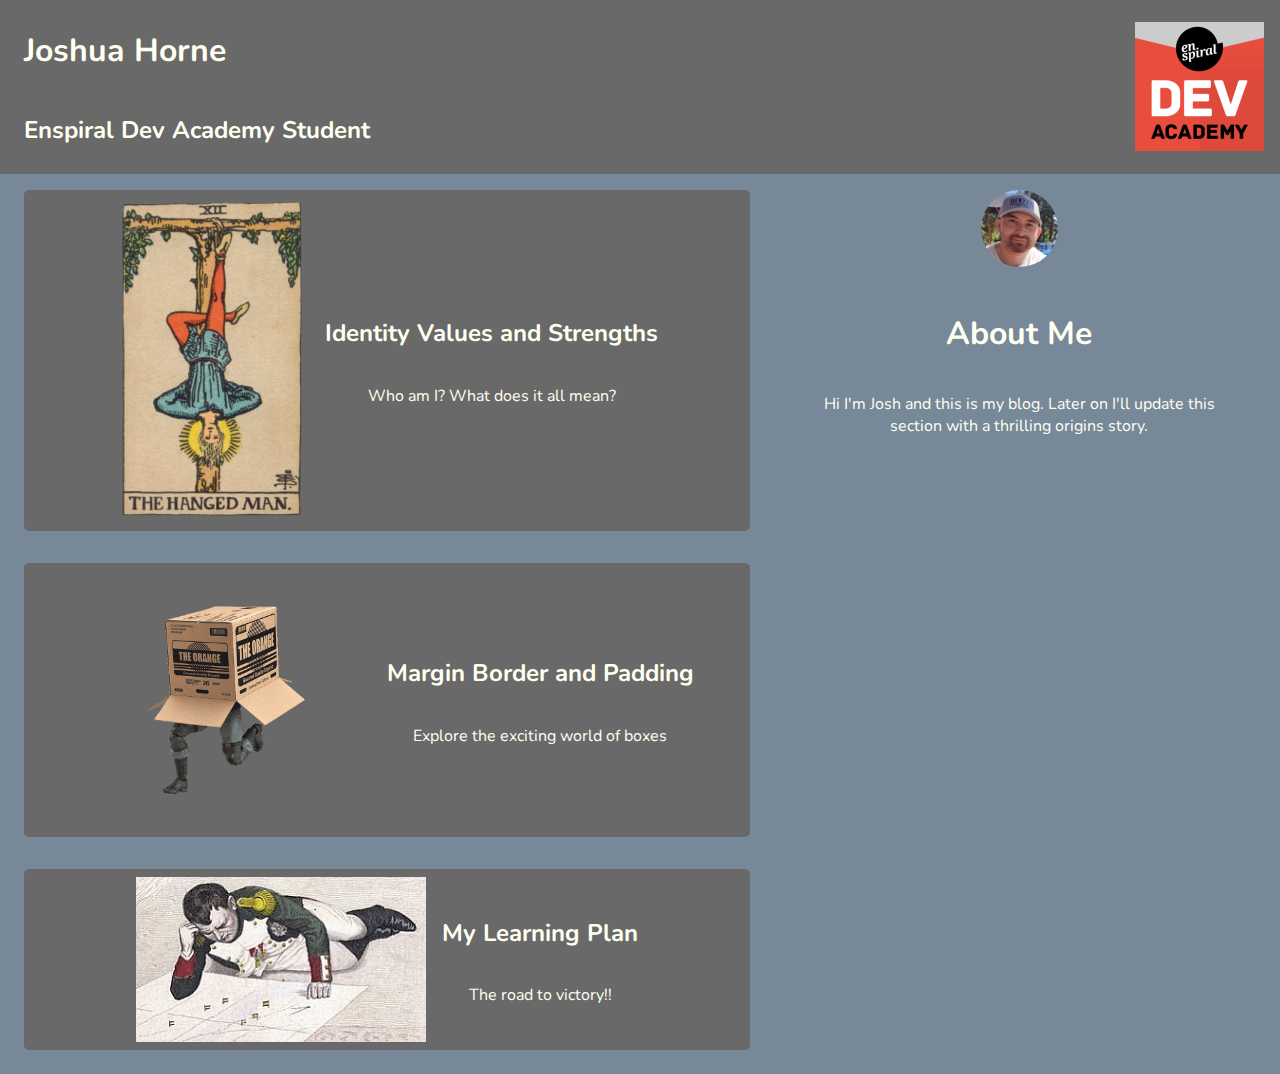
==== index.html @ 8581891e "Add 2 core blog posts and CSS changes" ====
<!DOCTYPE html>
<html lang="eng">
  <head>
    <meta charset="UTF-8">
    <meta name="viewport" content="width=device-width, initial-scale=1.0">
    <meta http-equiv="X-UA-Compatible" content="ie=edge">
    <link rel="stylesheet" href="styles/main.css" type="text/css">
    <link rel="preconnect" href="https://fonts.googleapis.com">
    <link rel="preconnect" href="https://fonts.gstatic.com" crossorigin>
    <link href="https://fonts.googleapis.com/css2?family=Nunito&display=swap" rel="stylesheet">
    <title>Joshua Horne - My Blog</title>
  </head>

  <header>
      <div class="header-text">
        <h1>Joshua Horne</h1>
        <h2>Enspiral Dev Academy Student</h2>
      </div>
      <img src="images/EDA.png" alt="EDA Logo" class="eda-logo">
  </header>

  <body>
    <div class="page-body">
      <div class="about-body">
        <img src="images/Joshua.png" alt="Picture of Joshua Horne" class="profile-pic">
        <div class="about-article">
          <h1>About Me</h1>
          <p>Hi I'm Josh and this is my blog. Later on I'll update this section with a thrilling origins story.</p>
        </div>
      </div>

      <div class="prev-body">

        <div class="prev-box">
          <img src="images/HangedMan.PNG" alt="Thumbnail of the Hanged Man Tarot" class="prev-pic">
          <div class="prev-article">
            <a href="blog/identity-and-values.html">
              <h2>Identity Values and Strengths</h2>
            </a>
            <p>Who am I? What does it all mean?</p>
          </div>
        </div>

        <div class="prev-box">
          <img src="images/Box-Metal-Gear.png" alt="Thumnbail of the Box" class="prev-pic">
          <div class="prev-article">
            <a href="blog/html-css.html">
              <h2>Margin Border and Padding</h2>
            </a>
            <p>Explore the exciting world of boxes</p>
          </div>
        </div>

        <div class="prev-box">
          <img src="images/napoleon.jpg" alt="Thumnbail of the Napoleon" class="prev-pic">
          <div class="prev-article">
            <a href="blog/html-css.html">
              <h2>My Learning Plan</h2>
            </a>
            <p>The road to victory!!</p>
          </div>
        </div>

      </div>
    </div>
  </body>
</html>
---- styles/main.css ----
header {
    display: flex;
    flex-flow: row nowrap;
    justify-content: space-between;
    background-color: dimgray;
    margin: -0.5em;
}
.header-text {
    margin-left: 1em;
    padding: 0.5em;
    display: flex;
    flex-flow: column nowrap;
    align-content: flex-end;
}
.eda-logo {
    margin-right: 1em;
    display: inline-flex;
    align-self: center;
    max-width: 100%;
    height: auto;
}
body {
    background-color: lightslategray;
    font-family: 'Nunito';
    color: ivory;
}
a:link {
    color: ivory;
    text-decoration: none;
}
a:hover {
    text-decoration: underline;
}
a:after {
    color: ivory;
}
.page-body {
    margin-top: 0.5em;
    display: flex;
    flex-flow: row-reverse;
    justify-content: space-evenly;
}
.profile-pic {
    margin: 1em;
    border-radius: 50%;
    float:right ;
    width: min-content;
    height: auto;
}
.about-body {
    max-width: 40%;
    height: auto;
    display: flex;
    flex-flow: column nowrap;
    align-items: center;
}
.prev-body {
    max-width: 60%;
    height: auto;
    display: flex;
    flex-flow: column nowrap;
}
.about-article {
    max-width: 80%;
    height: auto;
    padding: 0.5em;
    display: flex;
    flex-flow: column;
    justify-content: center;
    text-align: center;
}
.prev-box {
    background-color: dimgray;
    border-radius: 5px;
    display: flex;
    flex: row;
    margin: 1em;
    justify-content: center;
    align-content: flex-start;
    }
.prev-article {
    margin: 0.5em;
    display: flex;
    flex-direction: column;
    justify-content: center;
    text-align: center;
}
.prev-pic {
    margin: 0.5em;
    display: flex;
    max-width: 40%;
    height: auto;
}
.main-article {
    margin: 1em;
    display: block;
    text-align: center;
}
.main-pic {
    padding-top: 0.5em;
    max-width: 100%;
    height: auto;
}
.main-article-example {
    display: flex;
    flex-flow: column nowrap;
    justify-content: center;
    align-items: center;
}
ul {
    list-style: circle;
    color: cyan;
}
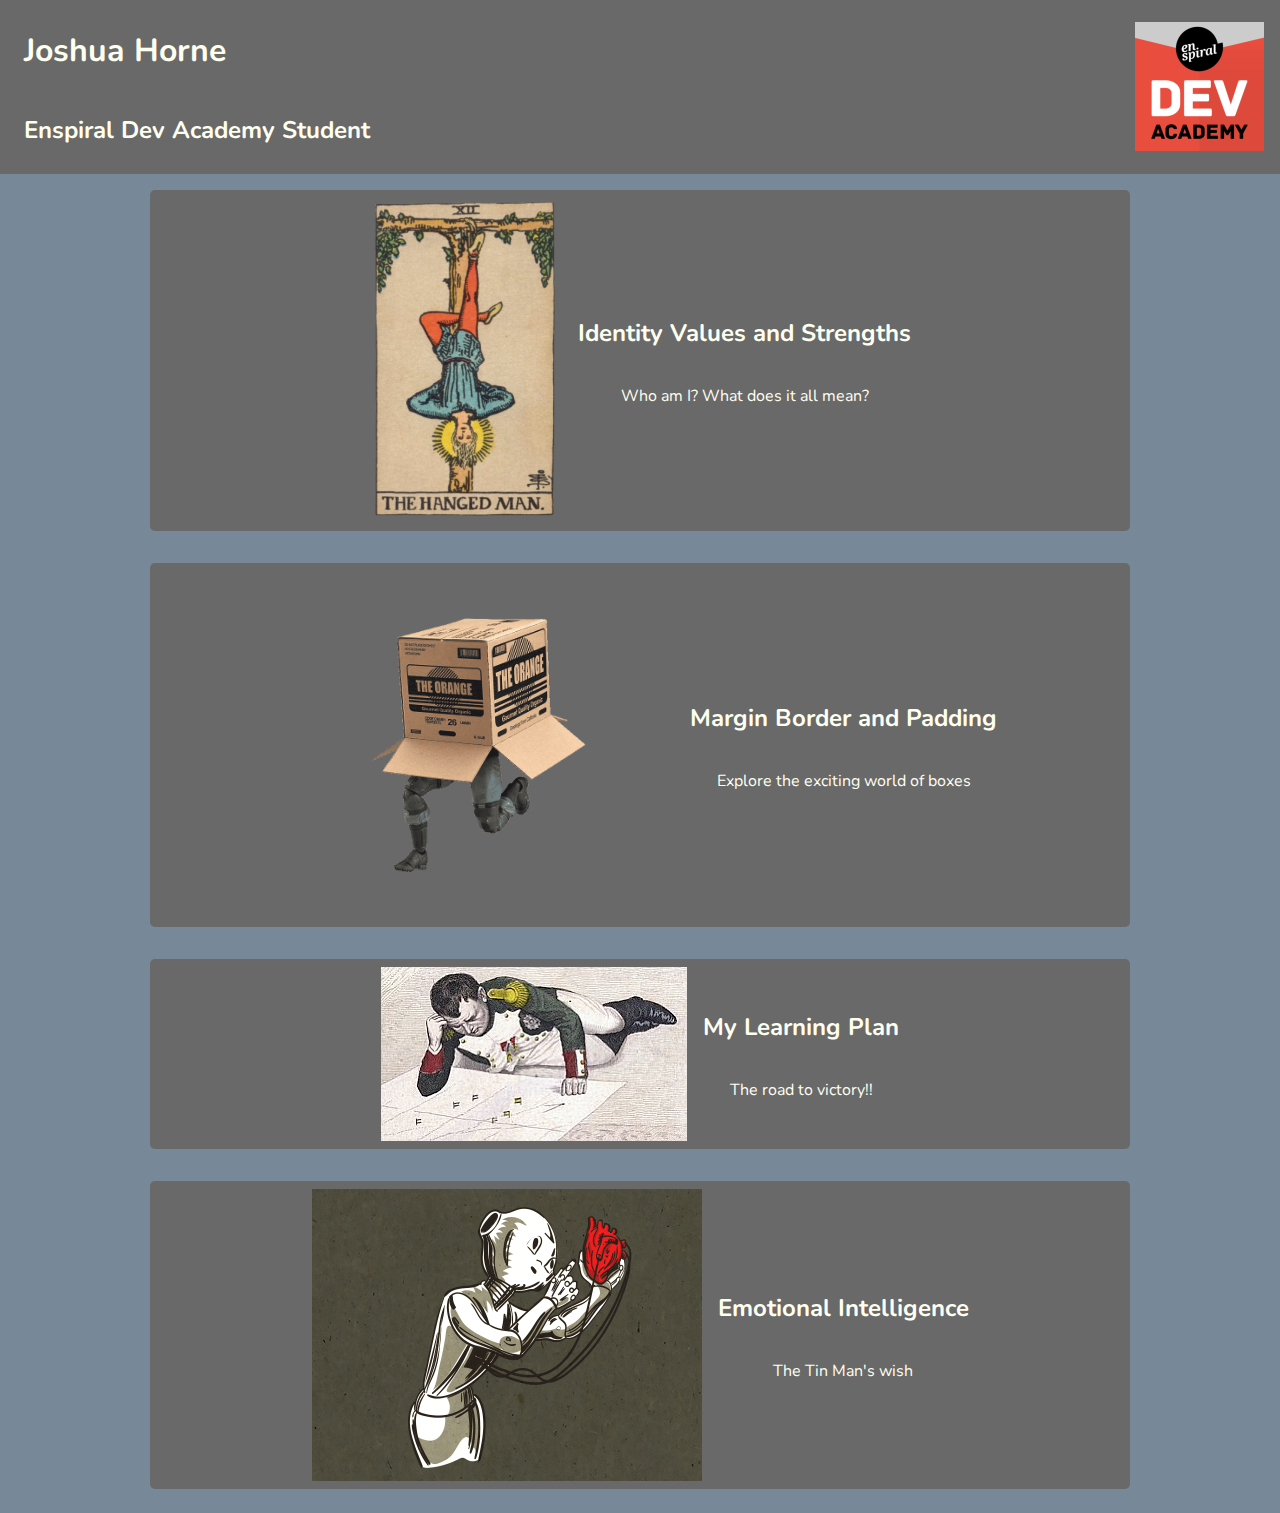
==== commit 65514f5f: "remove about me, add emotional intelligence" ====
--- a/index.html
+++ b/index.html
@@ -21,14 +21,6 @@
 
   <body>
     <div class="page-body">
-      <div class="about-body">
-        <img src="images/Joshua.png" alt="Picture of Joshua Horne" class="profile-pic">
-        <div class="about-article">
-          <h1>About Me</h1>
-          <p>Hi I'm Josh and this is my blog. Later on I'll update this section with a thrilling origins story.</p>
-        </div>
-      </div>
-
       <div class="prev-body">
 
         <div class="prev-box">
@@ -54,10 +46,20 @@
         <div class="prev-box">
           <img src="images/napoleon.jpg" alt="Thumnbail of the Napoleon" class="prev-pic">
           <div class="prev-article">
-            <a href="blog/html-css.html">
+            <a href="blog/learning-plan.html">
               <h2>My Learning Plan</h2>
             </a>
             <p>The road to victory!!</p>
+          </div>
+        </div>
+
+        <div class="prev-box">
+          <img src="images/empathy-bot.png" alt="Thumnbail of the Empathy Bot" class="prev-pic">
+          <div class="prev-article">
+            <a href="blog/emotional-intelligence.html">
+              <h2>Emotional Intelligence</h2>
+            </a>
+            <p>The Tin Man's wish</p>
           </div>
         </div>
 
--- a/styles/main.css
+++ b/styles/main.css
@@ -55,10 +55,12 @@
     align-items: center;
 }
 .prev-body {
-    max-width: 60%;
+    max-width: 80%;
     height: auto;
     display: flex;
     flex-flow: column nowrap;
+    justify-self: center;
+    align-self: center;
 }
 .about-article {
     max-width: 80%;
@@ -106,8 +108,4 @@
     flex-flow: column nowrap;
     justify-content: center;
     align-items: center;
-}
-ul {
-    list-style: circle;
-    color: cyan;
 }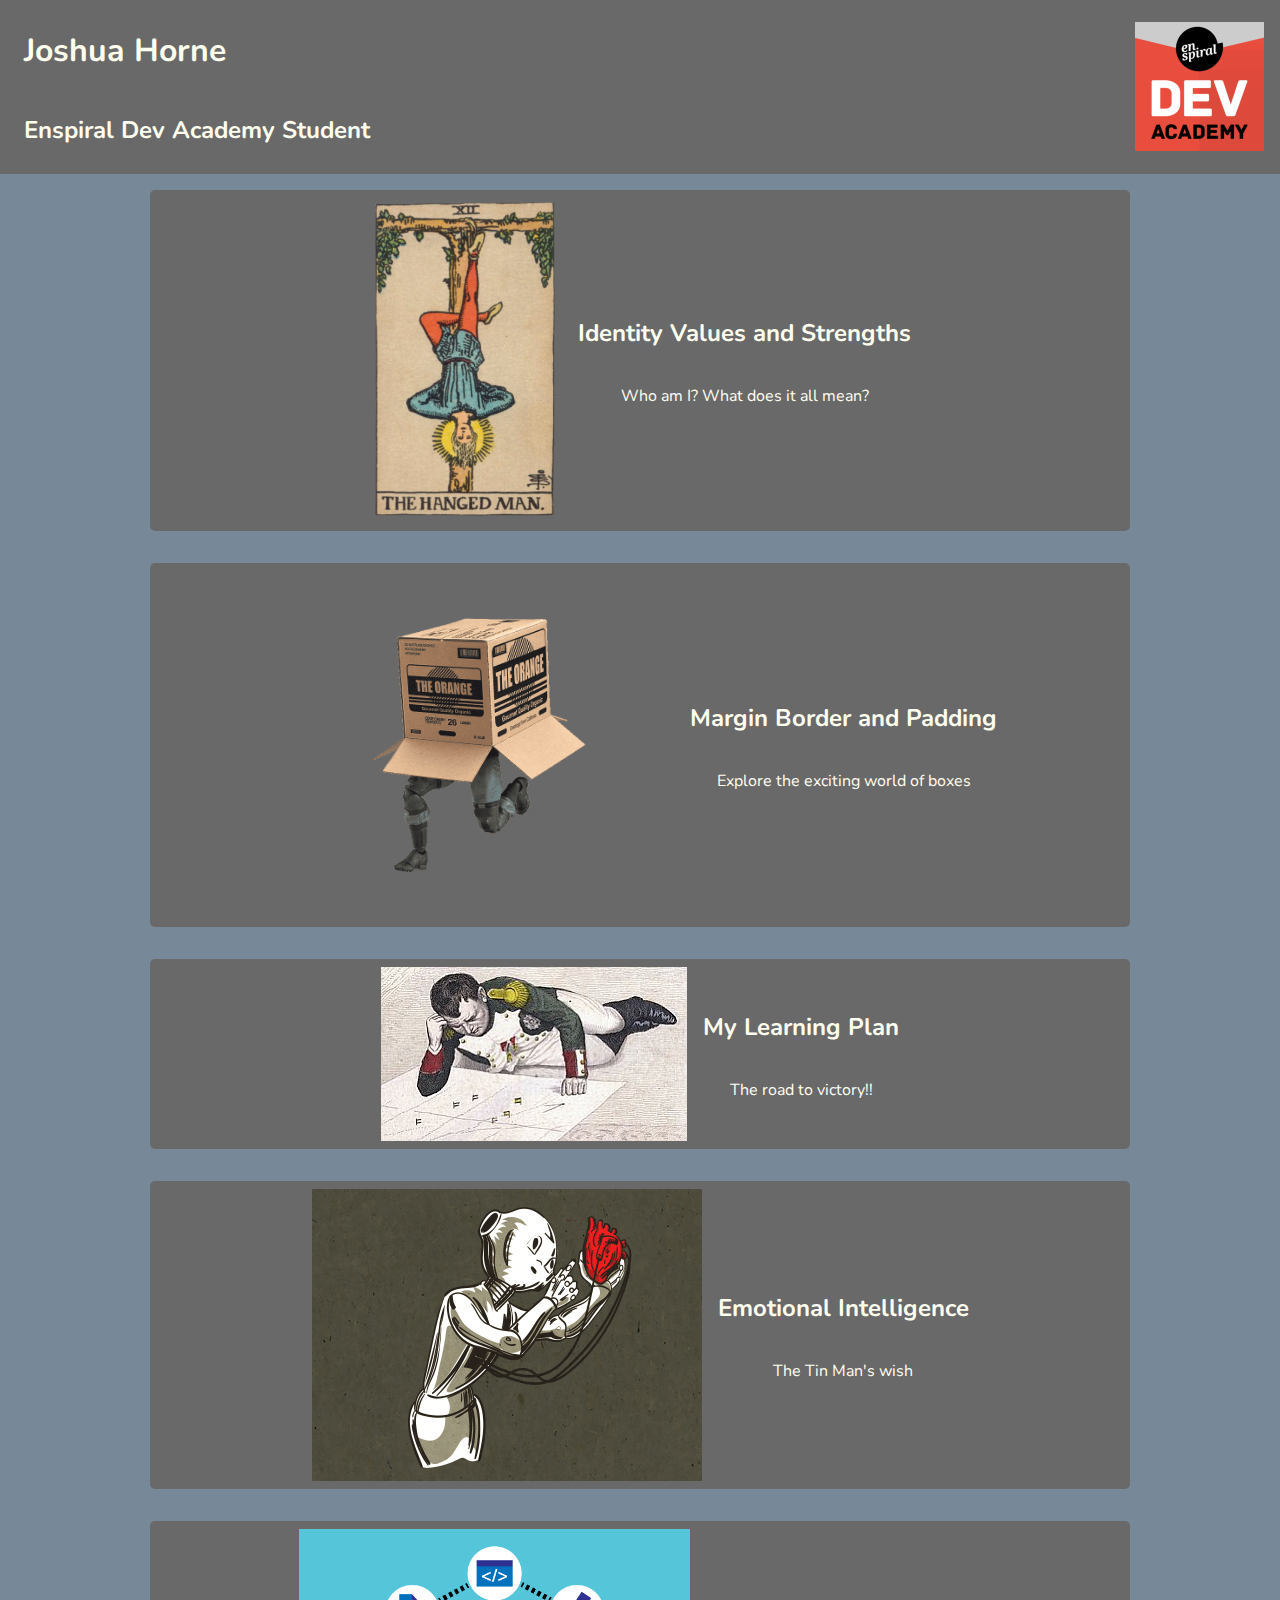
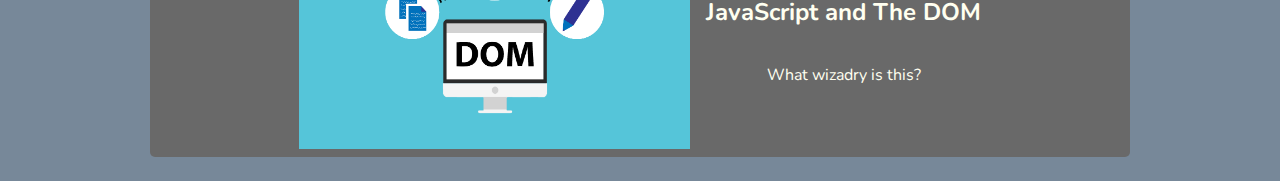
==== commit 272ae739: "create javascript blog entry" ====
--- a/index.html
+++ b/index.html
@@ -63,6 +63,17 @@
           </div>
         </div>
 
+        <div class="prev-box">
+          <img src="images/DOM-preview.png" alt="Thumnbail of the DOM" class="prev-pic">
+          <div class="prev-article">
+            <a href="blog/javascript-dom.html">
+              <h2>JavaScript and The DOM</h2>
+            </a>
+            <p>What wizadry is this?</p>
+          </div>
+        </div>
+
+
       </div>
     </div>
   </body>
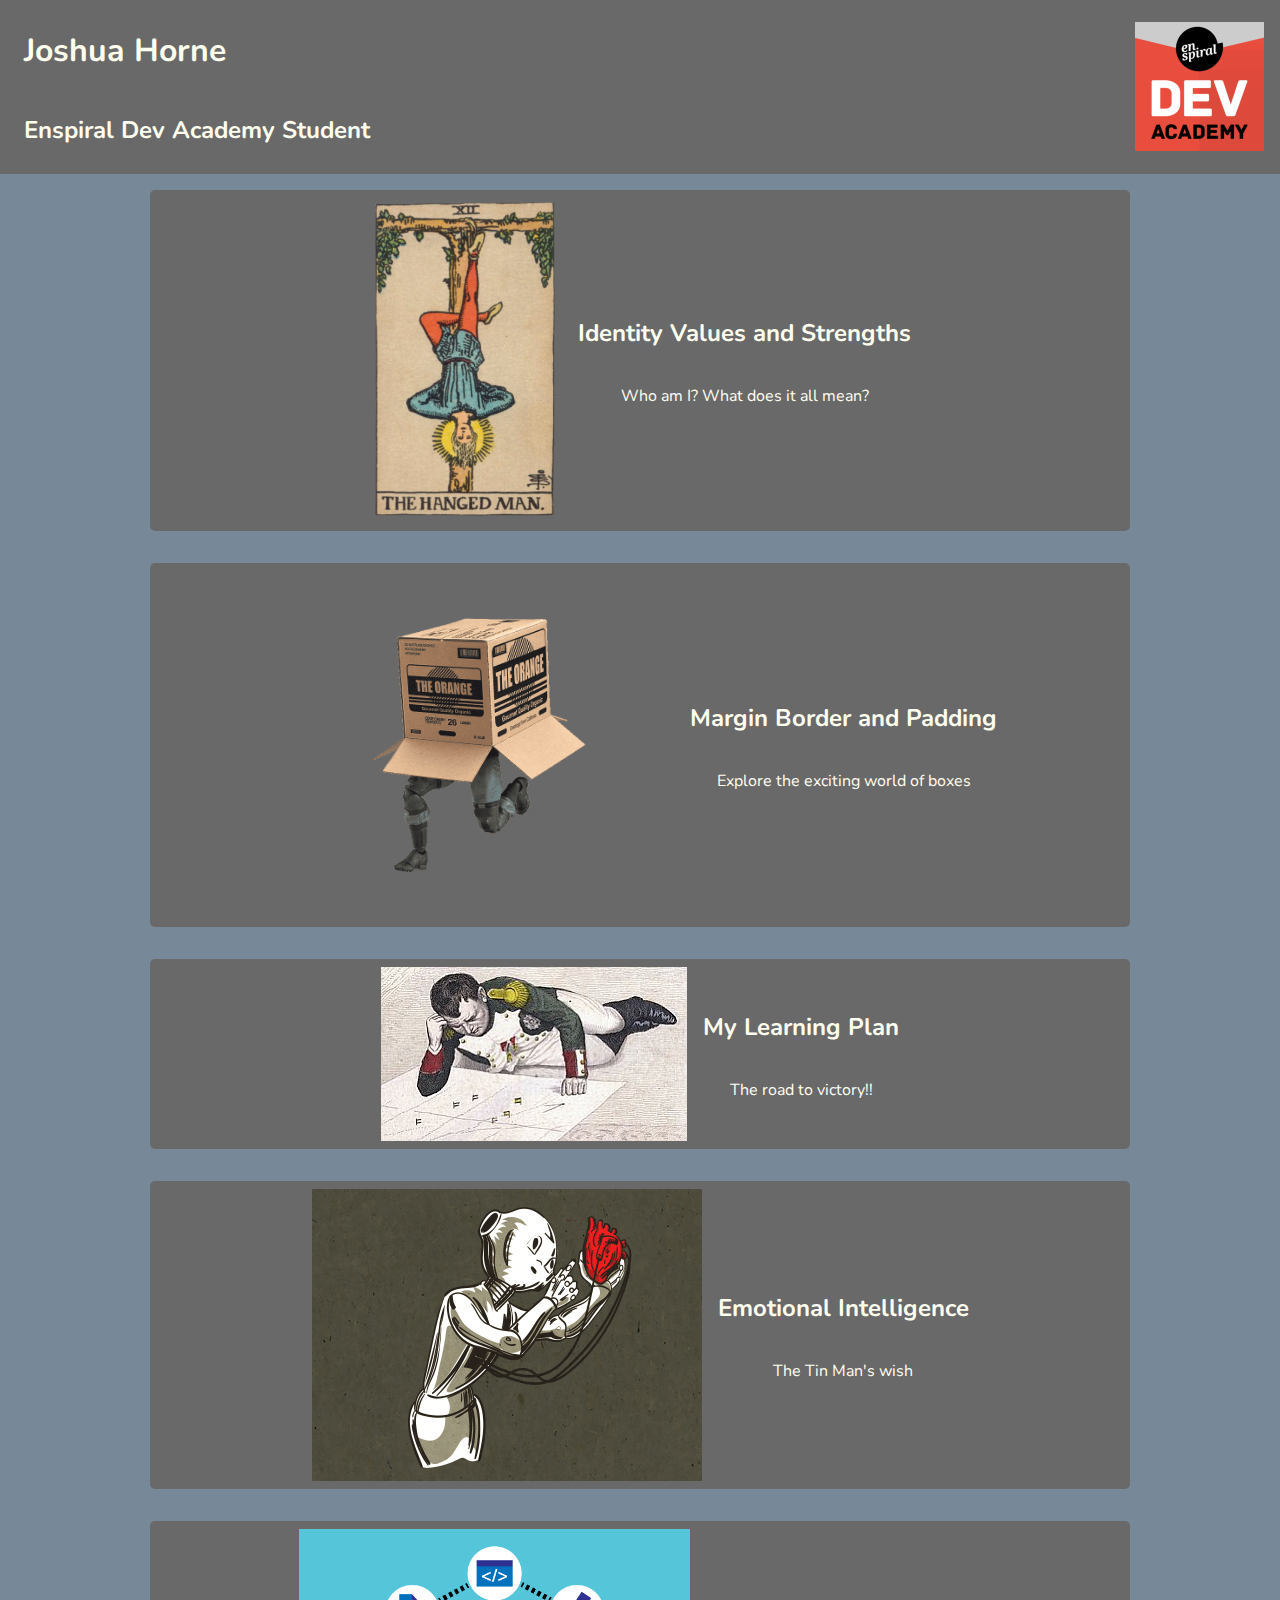
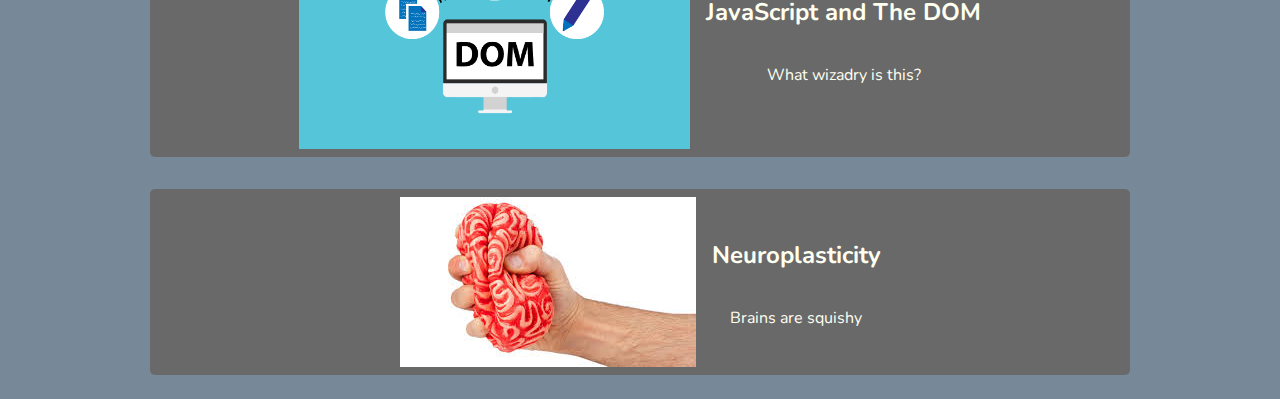
==== commit dabf8b7c: "add neuroplasticity blog" ====
--- a/index.html
+++ b/index.html
@@ -73,6 +73,15 @@
           </div>
         </div>
 
+        <div class="prev-box">
+          <img src="images/neuro-prev.jpg" alt="Thumnbail of brain squish" class="prev-pic">
+          <div class="prev-article">
+            <a href="blog/neuroplasticity.html">
+              <h2>Neuroplasticity</h2>
+            </a>
+            <p>Brains are squishy</p>
+          </div>
+        </div>
 
       </div>
     </div>
--- a/styles/main.css
+++ b/styles/main.css
@@ -27,12 +27,15 @@
 a:link {
     color: ivory;
     text-decoration: none;
+    font-weight: bold;
 }
 a:hover {
     text-decoration: underline;
+    font-weight: bold;
 }
 a:after {
     color: ivory;
+    font-weight: bold;
 }
 .page-body {
     margin-top: 0.5em;
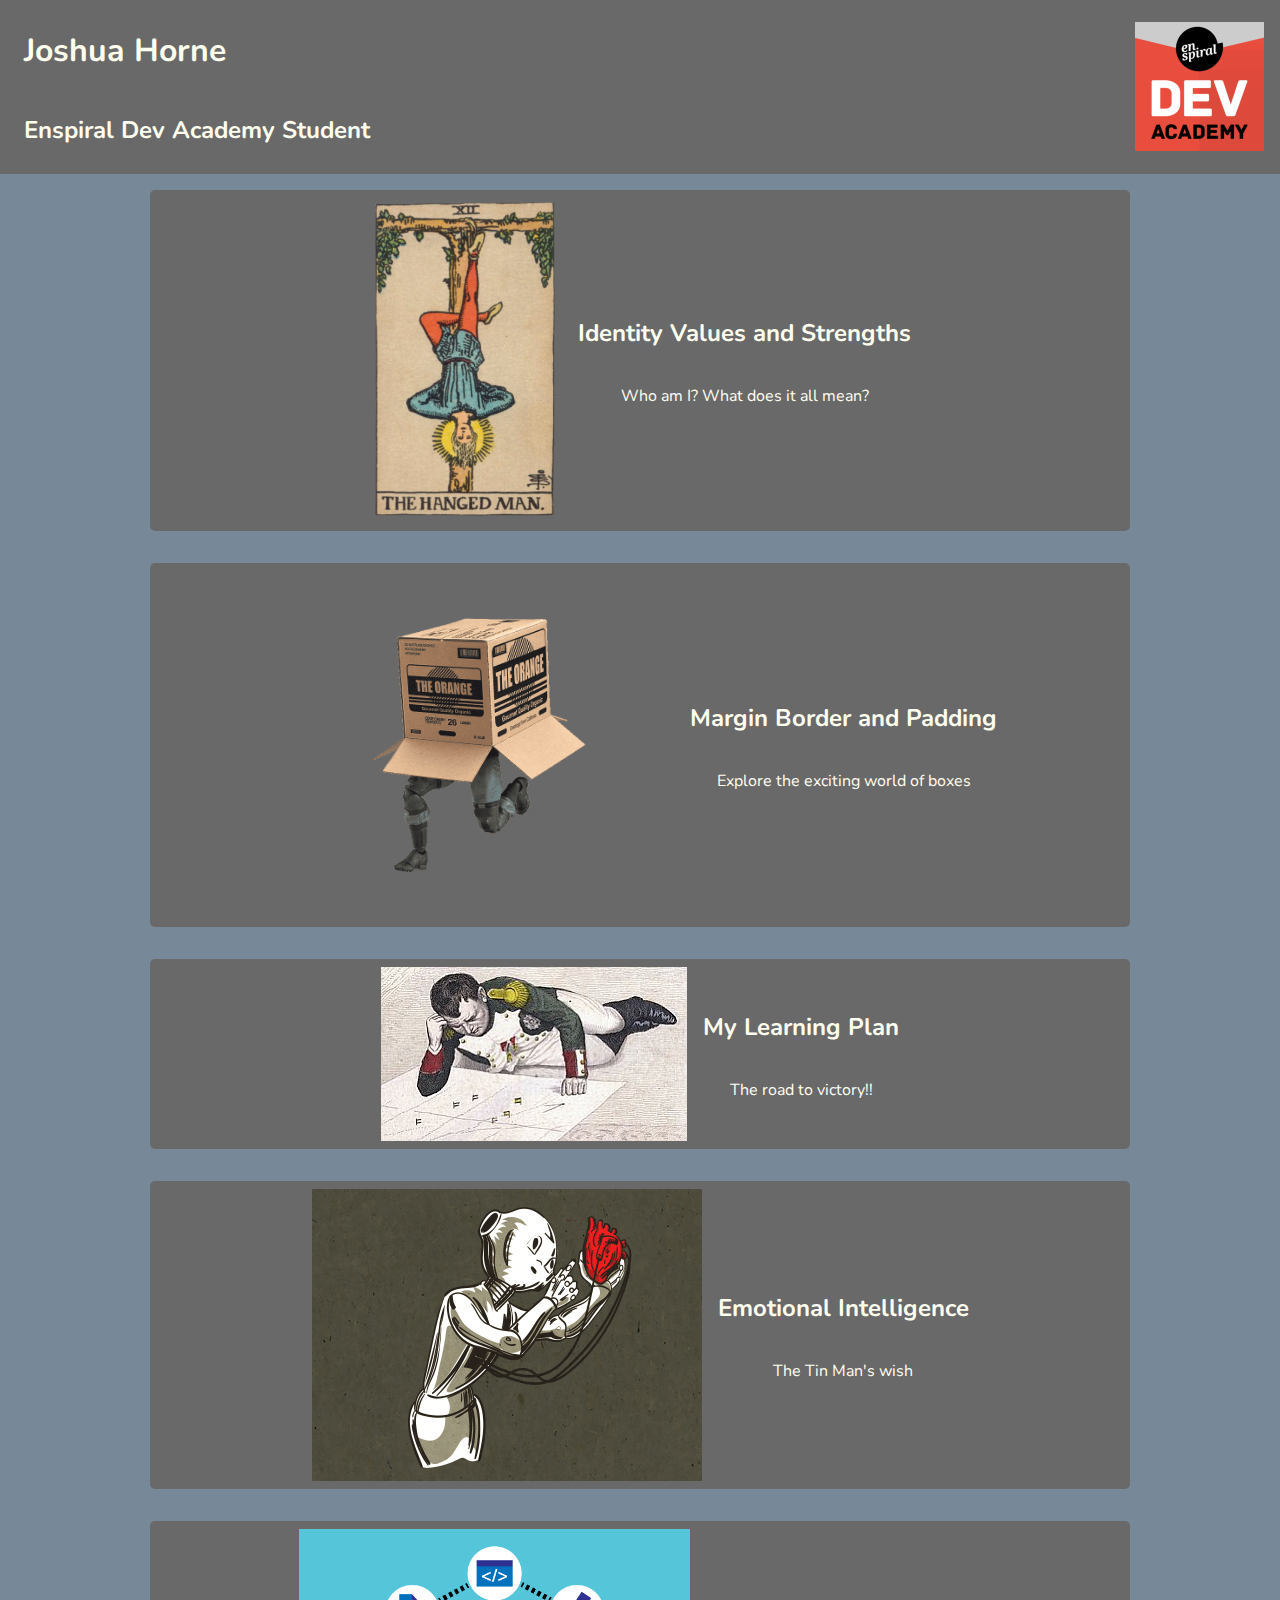
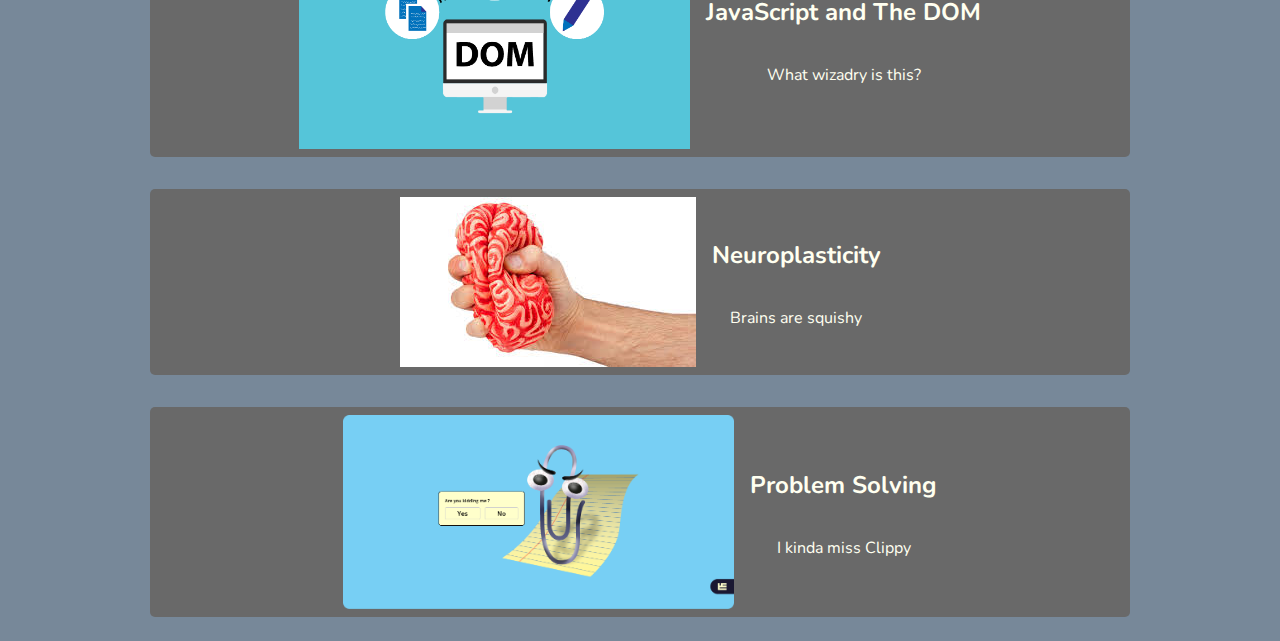
==== commit cfa77136: "add problem-solving page" ====
--- a/index.html
+++ b/index.html
@@ -83,6 +83,16 @@
           </div>
         </div>
 
+        <div class="prev-box">
+          <img src="images/clippy.png" alt="Thumnbail of clippy" class="prev-pic">
+          <div class="prev-article">
+            <a href="blog/problem-solving.html">
+              <h2>Problem Solving</h2>
+            </a>
+            <p>I kinda miss Clippy</p>
+          </div>
+        </div>
+
       </div>
     </div>
   </body>
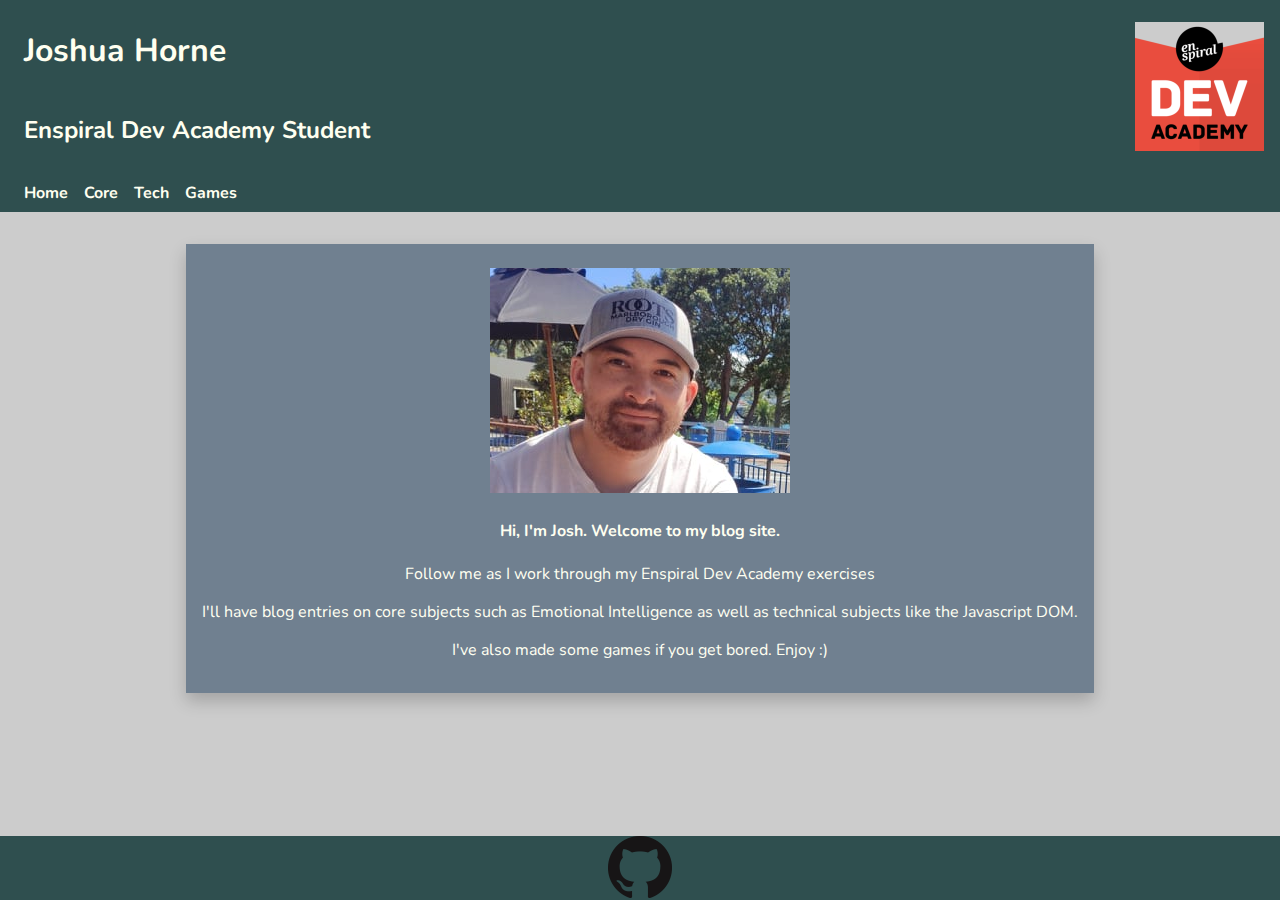
==== commit 6220e5cc: "clean blog pages and add games" ====
--- a/index.html
+++ b/index.html
@@ -8,92 +8,68 @@
     <link rel="preconnect" href="https://fonts.googleapis.com">
     <link rel="preconnect" href="https://fonts.gstatic.com" crossorigin>
     <link href="https://fonts.googleapis.com/css2?family=Nunito&display=swap" rel="stylesheet">
-    <title>Joshua Horne - My Blog</title>
+    <title>Joshua Horne - My Blog(New)</title>
   </head>
+  <body>
+    <header>
+      <div class="header-box">
+        <div class="header-text">
+          <h1>Joshua Horne</h1>
+          <h2>Enspiral Dev Academy Student</h2>
+        </div>
+        <img src="images/EDA.png" alt="EDA Logo" class="eda-logo">
+      </div>
+      <div class="nav-bar">
+        <ul>
+          <li>
+            <a href="index.html" class="nav-link">Home</a>
+          </li>
+          <li class="dropdown">
+            <a href="#Core" class="nav-button">Core</a>
+            <div class="dropdown-content">
+              <a href="blog/identity-and-values.html" class="nav-link">Identity and Values</a>
+              <a href="blog/learning-plan.html" class="nav-link">Learning Plan</a>
+              <a href="blog/neuroplasticity.html" class="nav-link">Neorplasticity</a>
+              <a href="blog/emotional-intelligence.html" class="nav-link">Emotional Intelligence</a>
+            </div>
+          </li>
+          <li class="dropdown">
+            <a href="#Tech" class="nav-button">Tech</a>
+            <div class="dropdown-content">
+              <a href="blog/html-css.html" class="nav-link">Margin, Border and Padding</a>
+              <a href="blog/javascript-dom.html" class="nav-link">Javascript DOM</a>
+              <a href="blog/problem-solving.html" class="nav-link">Problem Solving</a>
+            </div>
+          </li>
+          <li class="dropdown">
+            <a href="#Games" class="nav-button">Games</a>
+            <div class="dropdown-content">
+              <a href="games/minesweeper/index.html" class="nav-link">Minesweeper</a>
+              <a href="games/whack-a-mole/whack-a-mole.html" class="nav-link">Whack a Mole</a>
+              <a href="games/dress-the-clown/dress-the-clown.html" class="nav-link">Dress the Clown</a>
+              <a href="games/inflate-the-unicorn/inflate-the-unicorn.html" class="nav-link">Inflate the Unicorn</a>
+            </div>
+          </li>
+        </ul>
+      </div>
+    </header>
 
-  <header>
-      <div class="header-text">
-        <h1>Joshua Horne</h1>
-        <h2>Enspiral Dev Academy Student</h2>
-      </div>
-      <img src="images/EDA.png" alt="EDA Logo" class="eda-logo">
-  </header>
-
-  <body>
     <div class="page-body">
-      <div class="prev-body">
-
-        <div class="prev-box">
-          <img src="images/HangedMan.PNG" alt="Thumbnail of the Hanged Man Tarot" class="prev-pic">
-          <div class="prev-article">
-            <a href="blog/identity-and-values.html">
-              <h2>Identity Values and Strengths</h2>
-            </a>
-            <p>Who am I? What does it all mean?</p>
-          </div>
-        </div>
-
-        <div class="prev-box">
-          <img src="images/Box-Metal-Gear.png" alt="Thumnbail of the Box" class="prev-pic">
-          <div class="prev-article">
-            <a href="blog/html-css.html">
-              <h2>Margin Border and Padding</h2>
-            </a>
-            <p>Explore the exciting world of boxes</p>
-          </div>
-        </div>
-
-        <div class="prev-box">
-          <img src="images/napoleon.jpg" alt="Thumnbail of the Napoleon" class="prev-pic">
-          <div class="prev-article">
-            <a href="blog/learning-plan.html">
-              <h2>My Learning Plan</h2>
-            </a>
-            <p>The road to victory!!</p>
-          </div>
-        </div>
-
-        <div class="prev-box">
-          <img src="images/empathy-bot.png" alt="Thumnbail of the Empathy Bot" class="prev-pic">
-          <div class="prev-article">
-            <a href="blog/emotional-intelligence.html">
-              <h2>Emotional Intelligence</h2>
-            </a>
-            <p>The Tin Man's wish</p>
-          </div>
-        </div>
-
-        <div class="prev-box">
-          <img src="images/DOM-preview.png" alt="Thumnbail of the DOM" class="prev-pic">
-          <div class="prev-article">
-            <a href="blog/javascript-dom.html">
-              <h2>JavaScript and The DOM</h2>
-            </a>
-            <p>What wizadry is this?</p>
-          </div>
-        </div>
-
-        <div class="prev-box">
-          <img src="images/neuro-prev.jpg" alt="Thumnbail of brain squish" class="prev-pic">
-          <div class="prev-article">
-            <a href="blog/neuroplasticity.html">
-              <h2>Neuroplasticity</h2>
-            </a>
-            <p>Brains are squishy</p>
-          </div>
-        </div>
-
-        <div class="prev-box">
-          <img src="images/clippy.png" alt="Thumnbail of clippy" class="prev-pic">
-          <div class="prev-article">
-            <a href="blog/problem-solving.html">
-              <h2>Problem Solving</h2>
-            </a>
-            <p>I kinda miss Clippy</p>
-          </div>
-        </div>
-
+      <div class="main-article">
+        <img src="./images/Joshua.png" alt="Picture of me" class="main-pic">
+        <h4>Hi, I'm Josh. Welcome to my blog site.</h4>
+        <p>Follow me as I work through my Enspiral Dev Academy exercises</p>
+        <p>I'll have blog entries on core subjects such as Emotional Intelligence as well as technical subjects like the Javascript DOM.</p>
+        <p>I've also made some games if you get bored. Enjoy :)</p>
       </div>
     </div>
+
+    <footer>
+      <div class="footer-box">
+        <a href="https://github.com/joshua-horne"><img src="./images/GitHub-Mark-64px.png" class="footer-logo"></a>
+      </div>
+    </footer>
+
   </body>
+
 </html>--- a/styles/main.css
+++ b/styles/main.css
@@ -1,28 +1,101 @@
-header {
+body{
+    background-color: rgb(204, 204, 204);
+    font-family: 'Nunito';
+    color: ivory;
+}
+.header-box{
     display: flex;
     flex-flow: row nowrap;
     justify-content: space-between;
-    background-color: dimgray;
+    background-color: darkslategray;
     margin: -0.5em;
 }
-.header-text {
+.header-text{
     margin-left: 1em;
     padding: 0.5em;
     display: flex;
     flex-flow: column nowrap;
     align-content: flex-end;
 }
-.eda-logo {
+.eda-logo{
     margin-right: 1em;
     display: inline-flex;
     align-self: center;
     max-width: 100%;
     height: auto;
 }
-body {
-    background-color: lightslategray;
-    font-family: 'Nunito';
-    color: ivory;
+.nav-bar{
+    background-color: darkslategray;
+    margin: -1em
+}
+.nav-bar ul{
+    list-style-type: none;
+    margin-left: 1.5em;
+    padding: 0;
+    overflow: hidden;
+}
+.nav-bar li{
+    float: left;
+}
+.nav-bar li.dropdown{
+    display: inline-block;
+}
+.nav-bar li.dropdown .dropdown-content{
+    display: none;
+    position: absolute;
+}
+.nav-bar li.dropdown:hover .dropdown-content{
+    display: block;
+    background-color: black;
+    box-shadow: 0px 8px 16px 0px rgba(0,0,0,0.2);
+}
+.nav-bar a.nav-button{
+    display: block;
+    padding: 0.5em;
+    text-decoration: none;
+}
+.nav-bar a.nav-link{
+    display: block;
+    padding: 0.5em;
+}
+.nav-bar a:hover, .dropdown:hover {
+    font-weight: bold;
+    background-color: rgb(233, 77, 62);
+}
+.page-body {
+    margin-top: 0.5em;
+    display: flex;
+    justify-content: center;
+}
+.main-article{
+    margin-left: -0.5em;
+    margin-right: -0.5em;
+    margin-top: 2em;
+    margin-bottom: 5em;
+    padding: 1em;
+    display: block;
+    max-width: 80%;
+    justify-content: center;
+    text-align: center;
+    background-color: slategray;
+    box-shadow: 0px 8px 16px 0px rgba(0,0,0,0.2);
+}
+.main-pic {
+    padding-top: 0.5em;
+    max-width: 100%;
+    height: auto;
+}
+.footer-box {
+    display: block;
+    background-color: darkslategray;
+    position: fixed;
+    left: 0;
+    bottom: 0;
+    width: 100%;
+}
+.footer-logo {
+    display: block;
+    margin: auto;
 }
 a:link {
     color: ivory;
@@ -33,78 +106,9 @@
     text-decoration: underline;
     font-weight: bold;
 }
-a:after {
+a:visited {
     color: ivory;
     font-weight: bold;
-}
-.page-body {
-    margin-top: 0.5em;
-    display: flex;
-    flex-flow: row-reverse;
-    justify-content: space-evenly;
-}
-.profile-pic {
-    margin: 1em;
-    border-radius: 50%;
-    float:right ;
-    width: min-content;
-    height: auto;
-}
-.about-body {
-    max-width: 40%;
-    height: auto;
-    display: flex;
-    flex-flow: column nowrap;
-    align-items: center;
-}
-.prev-body {
-    max-width: 80%;
-    height: auto;
-    display: flex;
-    flex-flow: column nowrap;
-    justify-self: center;
-    align-self: center;
-}
-.about-article {
-    max-width: 80%;
-    height: auto;
-    padding: 0.5em;
-    display: flex;
-    flex-flow: column;
-    justify-content: center;
-    text-align: center;
-}
-.prev-box {
-    background-color: dimgray;
-    border-radius: 5px;
-    display: flex;
-    flex: row;
-    margin: 1em;
-    justify-content: center;
-    align-content: flex-start;
-    }
-.prev-article {
-    margin: 0.5em;
-    display: flex;
-    flex-direction: column;
-    justify-content: center;
-    text-align: center;
-}
-.prev-pic {
-    margin: 0.5em;
-    display: flex;
-    max-width: 40%;
-    height: auto;
-}
-.main-article {
-    margin: 1em;
-    display: block;
-    text-align: center;
-}
-.main-pic {
-    padding-top: 0.5em;
-    max-width: 100%;
-    height: auto;
 }
 .main-article-example {
     display: flex;
